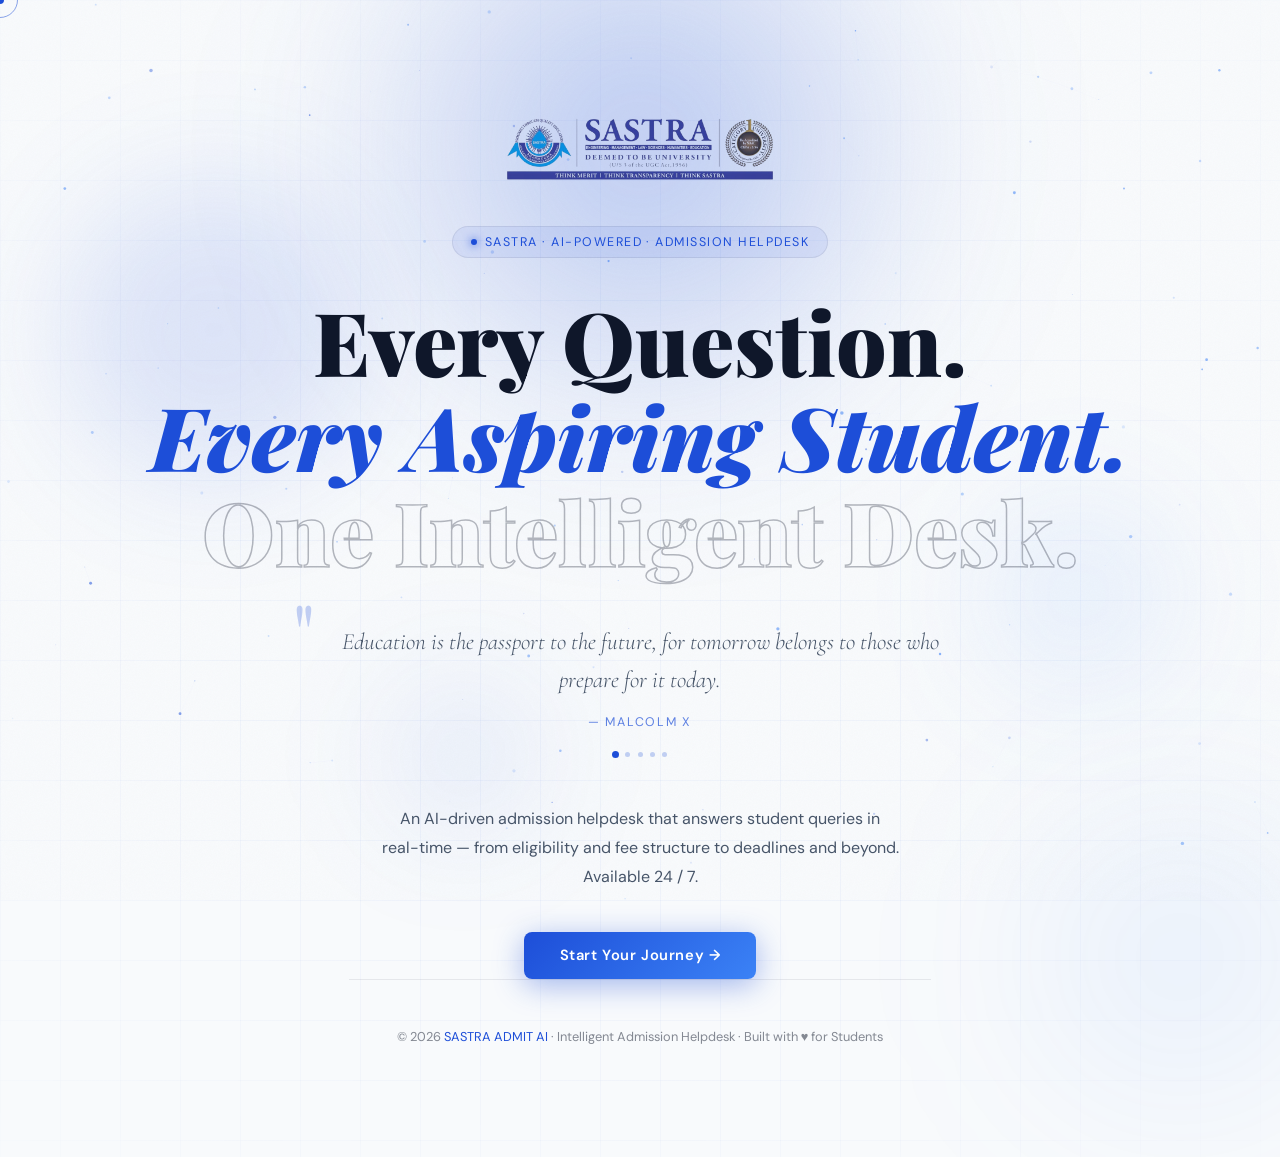
==== index.html @ 1a66078b "updated" ====
<!DOCTYPE html>
<html lang="en">
<head>
  <meta charset="UTF-8" />
  <meta name="viewport" content="width=device-width, initial-scale=1.0" />
  <meta name="apple-mobile-web-app-capable" content="yes" />
  <meta name="apple-mobile-web-app-status-bar-style" content="default" />
  <meta name="format-detection" content="telephone=no" />
  <!-- <title>AdmitAI — Intelligent Admission Helpdesk</title> -->
  <title> SASTRA </title>
  <link href="https://fonts.googleapis.com/css2?family=Playfair+Display:ital,wght@0,400;0,600;0,700;0,900;1,400;1,700&family=Cormorant+Garamond:ital,wght@0,300;0,400;0,600;1,300;1,400&family=DM+Sans:wght@300;400;500;600&display=swap" rel="stylesheet" />
  <link rel="stylesheet" href="assets/css/index.css">
</head>
<body>

<!-- Custom Cursor -->
<div id="cursor-dot"></div>
<div id="cursor-ring"></div>

<!-- Particle Canvas -->
<canvas id="bg-canvas"></canvas>

<!-- Floating Orbs -->
<div class="orb" style="width:300px;height:300px;top:20%;left:5%;background:rgba(29,78,216,0.12);animation-duration:14s;"></div>
<div class="orb" style="width:200px;height:200px;top:55%;right:8%;background:rgba(59,130,246,0.08);animation-duration:18s;animation-delay:-6s;"></div>
<div class="orb" style="width:160px;height:160px;top:75%;left:30%;background:rgba(29,78,216,0.08);animation-duration:22s;animation-delay:-3s;"></div>
 
<!-- ── NAV ─────────────────────────────────────── -->
<!-- <nav>
 <a class="nav-logo" href="#">
    <div class="logo-icon">🎓</div>
    SASTRA<span>AI</span>
  </a> -->
  <!-- <ul class="nav-links">
    <li><a href="#features">Features</a></li>
    <li><a href="#how">How It Works</a></li>
    <li><a href="#quotes">Stories</a></li>
  </ul>
  <a href="#cta-section" class="nav-cta">Get Early Access</a> -->
<!-- </nav> -->

<!-- ── HERO ───────────────────────────────────── -->

<section id="hero">
  <img src="[data-uri]" alt="sastra logo" class="center-img"  height="100">
  <div class="hero-glow glow-1"></div>
  <div class="hero-glow glow-2"></div>

 
  
 <div class="hero-badge">
    <span class="badge-dot"></span>
    SASTRA · AI-Powered · Admission Helpdesk
  </div>

  <h1 class="hero-headline">
    Every Question.<br>
    <span class="line-italic">Every Aspiring Student.</span>
    <span class="line-outline">One Intelligent Desk.</span>
  </h1>

  <div class="quote-block">
    <span class="quote-marks">"</span>
    <p id="rotating-quote">Education is the passport to the future, for tomorrow belongs to those who prepare for it today.</p>
    <p class="quote-author" id="quote-author">— Malcolm X</p>
    <div class="quote-dots" id="quote-dots"></div>
  </div>

  <p class="hero-sub">
    An AI-driven admission helpdesk that answers student queries in real-time — from eligibility and fee structure to deadlines and beyond. Available 24 / 7.
  </p>

  <div class="cta-group">
    <a href="pages/main.html" class="btn-primary">Start Your Journey →</a>
    <!-- <a href="#how" class="btn-outline">See How It Works</a> -->
  </div>

<!-- ── FOOTER ──────────────────────────────────── -->
<footer>
  <p>© 2026 <span>SASTRA ADMIT AI</span> · Intelligent Admission Helpdesk · Built with ♥ for Students</p>
</footer>

<!-- ── SCRIPTS ─────────────────────────────────── -->

  <script src="assets/js/index.js"></script>
</body>
</html>
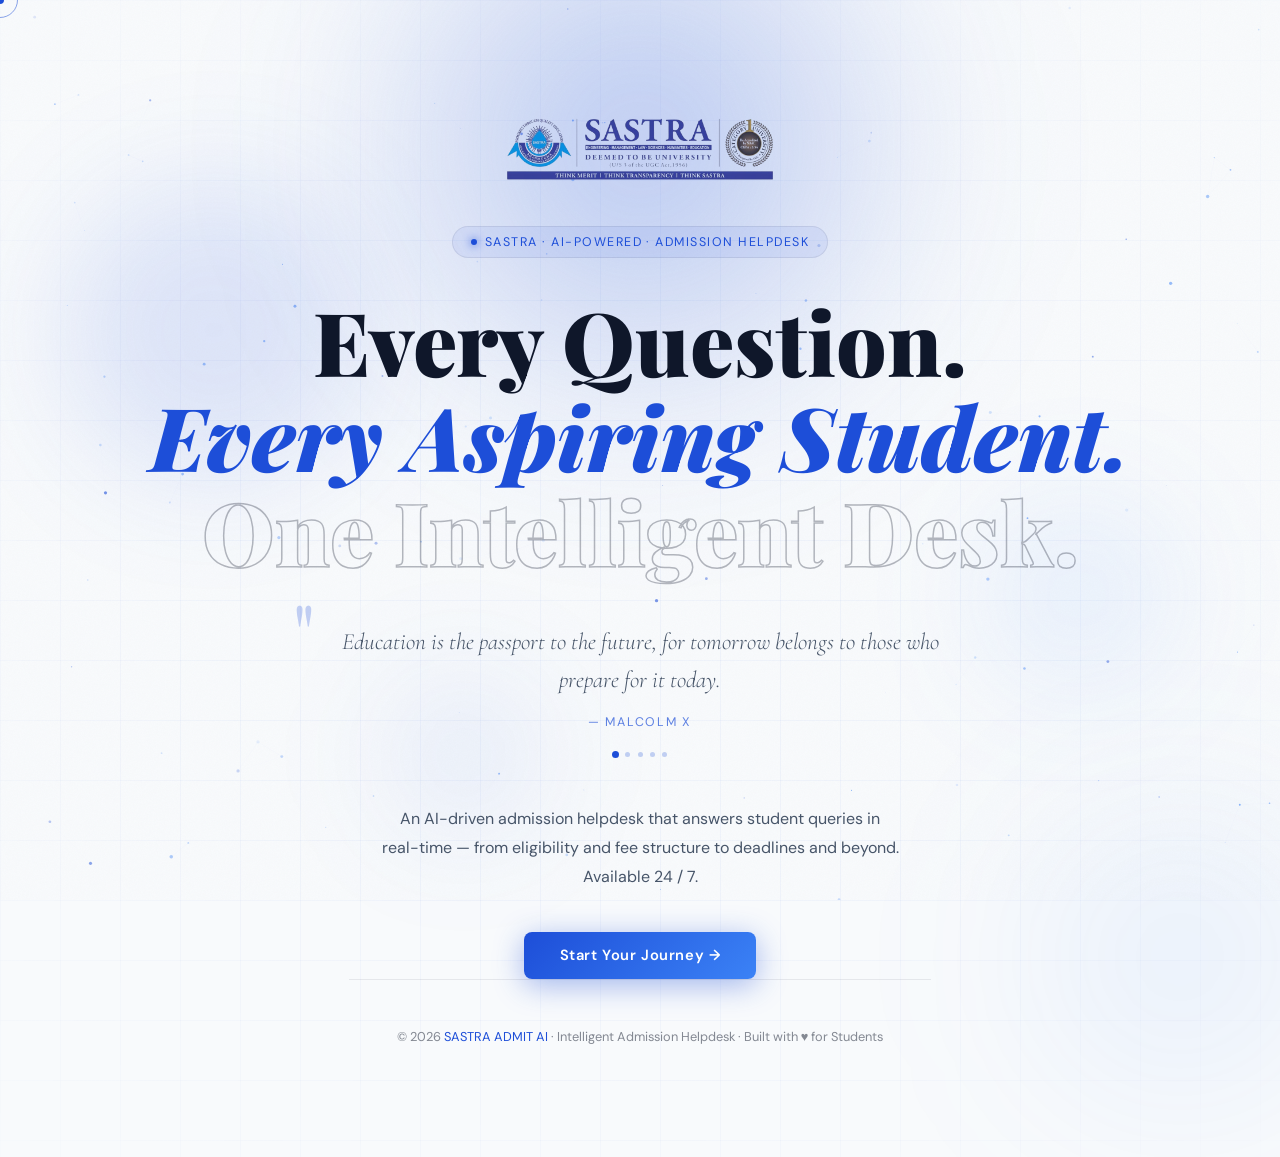
==== commit 1fe7270f: "add sw" ====
--- a/index.html
+++ b/index.html
@@ -83,5 +83,10 @@
 <!-- ── SCRIPTS ─────────────────────────────────── -->
 
   <script src="assets/js/index.js"></script>
+  <script>
+    if ('serviceWorker' in navigator) {
+      navigator.serviceWorker.register('/sw.js');
+    }
+  </script>
 </body>
 </html>
